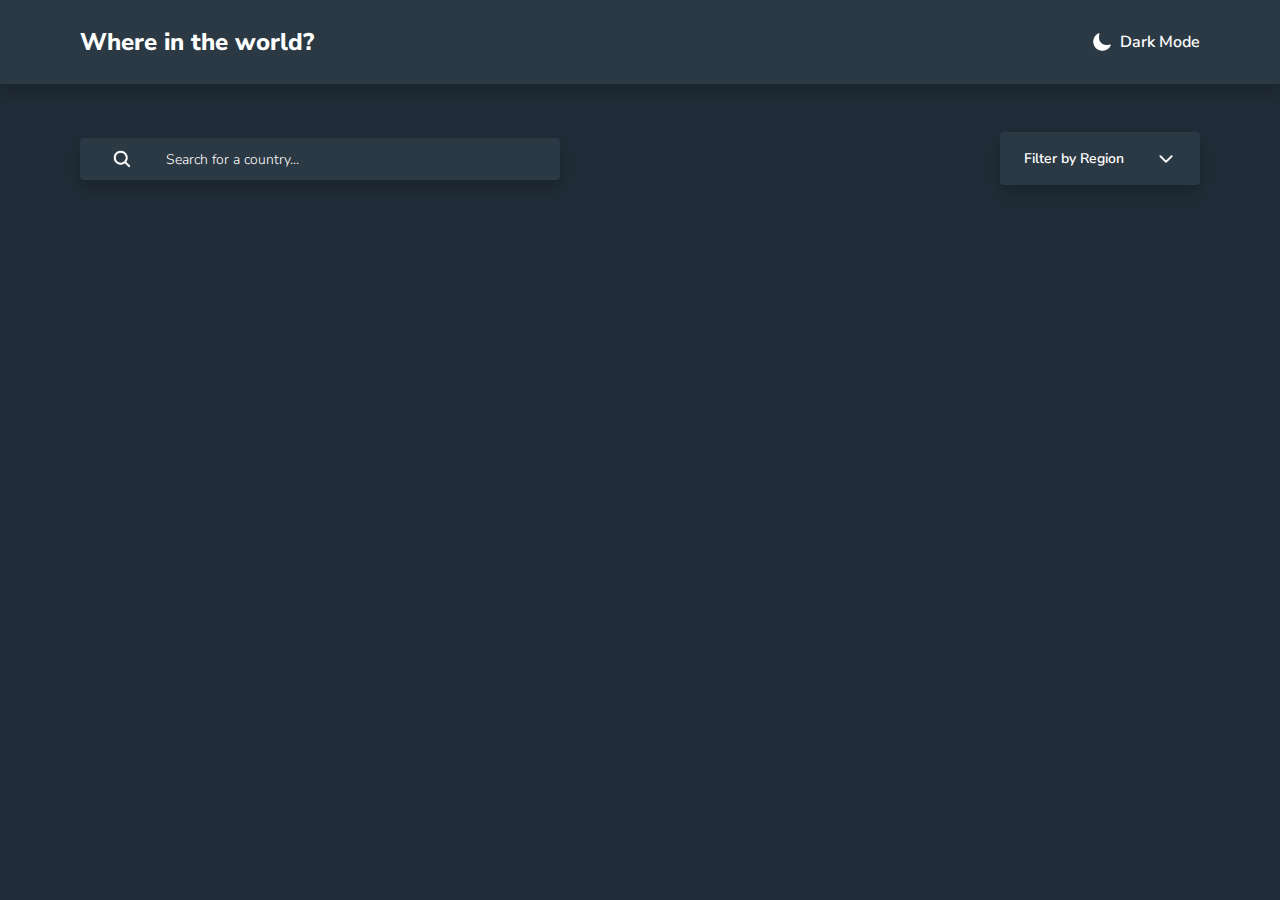
==== country.html @ a4da312c "homepage finished" ====
<!DOCTYPE html>
<html lang="en">
<head>
    <meta charset="UTF-8">
    <meta http-equiv="X-UA-Compatible" content="IE=edge">
    <meta name="viewport" content="width=device-width, initial-scale=1.0">
    <title>Countries of the World</title>
    <link rel="stylesheet" href="style.css">
    <!-- GOOGLE FONTS -->
    <link rel="preconnect" href="https://fonts.googleapis.com">
    <link rel="preconnect" href="https://fonts.gstatic.com" crossorigin>
    <link href="https://fonts.googleapis.com/css2?family=Nunito+Sans:wght@300;600;800&display=swap" rel="stylesheet">
</head>
<body class="themeDark">
    <main>
        <div class="header">
            <p class="title">Where in the world?</p>
            <div class="theme-switch" id="switch">
                <div>
                    <img src="images/moon-filled-dark.svg" alt="" class="icon" id="moonDark">
                    <img src="images/moon-outline-light.svg" alt="" class="icon none" id="moonLight">
                </div>
                <p class="mode-text">Dark Mode</p>
            </div>
        </div>

        <div class="input">
            <div class="search">
                <div>
                    <img src="images/search-dark.svg" alt="" class="icon" id="searchDark">
                    <img src="images/search-light.svg" alt="" class="icon none" id="searchLight">
                </div>
                <input class="input-space" type="text" placeholder="Search for a country..." id="country-input">
            </div>
            <div class="filter">
                <div class="dropdown">
                    <button class="dropbtn" id="dropbtn">
                        Filter by Region
                        <div>
                            <img src="images/chevron-down-dark.svg" alt="" class="icon" id="downDark">
                            <img src="images/chevron-down-light.svg" alt="" class="icon none" id="downLight">
                        </div>
                    </button>
                    <div class="dropdown-content none" id="drop-content">
                        <a href="#" id="all">All Regions</a>
                        <a href="#" id="africa">Africa</a>
                        <a href="#" id="america">America</a>
                        <a href="#" id="asia">Asia</a>
                        <a href="#" id="europe">Europe</a>
                        <a href="#" id="oceania">Oceania</a>
                    </div>
                </div>
            </div>
        </div>

        <div class="country-cards" id="parent">
            <!-- dynmically generated cards go here -->
        </div>
    </main>
    <script src="main.js"></script>
</body>
</html>
---- style.css ----
:root {
    --clr-bg-dark: hsl(207, 26%, 17%);
    --clr-other-dark: hsl(209, 23%, 22%);
    --clr-other-dark-hover: rgba(43, 57, 69, 0.7);
    --clr-font-dark: hsl(0, 0%, 100%);

    --clr-bg-light: hsl(0, 0%, 98%);
    --clr-other-light: hsl(0, 0%, 100%);
    --clr-other-light-hover: hsl(0, 3%, 87%);
    --clr-font-light: hsl(200, 15%, 8%);
    --clr-input-light: hsl(0, 0%, 52%);

    --ff-base: 'Nunito Sans', sans-serif;

    --fw-light: 300;
    --fw-semi-bold: 600;
    --fw-extra-bold: 800;

    --box-shadow: rgba(0,0,0,0.2);

    --padding-inline: 1rem;
}

/*
  1. Use a more-intuitive box-sizing model.
*/
*, 
*::before, 
*::after {
    box-sizing: border-box;
}
/*
2. Remove default margin
*/
* {
    margin: 0;
}
/*
Typographic tweaks!
4. Add accessible line-height
5. Improve text rendering
*/
body {
    line-height: 1.5;
    -webkit-font-smoothing: antialiased;
}
/*
6. Improve media defaults
*/
img, 
picture, 
video, 
canvas, 
svg {
    display: block;
    max-width: 100%;
}
/*
7. Remove built-in form typography styles
*/
input, 
button, 
textarea, 
select {
    font: inherit;
}
/*
8. Avoid text overflows
*/
p, 
h1, 
h2, 
h3, 
h4, 
h5, 
h6 {
    overflow-wrap: break-word;
}

h1,
h2,
h3{
    line-height: 1;
}

.themeLight {
    --bg: var(--clr-bg-light);
    --other-elements: var(--clr-other-light);
    --other-elements-hover: var(--clr-other-light-hover);
    --font: var(--clr-font-light);
    --search-font: var(--clr-input-light);
    --filter-font-hover: var(--clr-input-light);
    --scrollbar: var(--clr-bg-dark);
}

.themeDark {
    --bg: var(--clr-bg-dark);
    --other-elements: var(--clr-other-dark);
    --other-elements-hover: var(--clr-other-dark-hover);
    --font: var(--clr-font-dark);
    --search-font: var(--clr-font-dark);
    --filter-font-hover: var(--clr-input-light);
    --scrollbar: var(--clr-bg-light);
}

body {
    background-color: var(--bg);
    color: var(--font);
    font-family: var(--ff-base);
    font-weight: var(--fw-light);
    margin-bottom: 3rem;
}

/*HEADER CSS*/
.header {
    display: flex;
    align-items: center;
    justify-content: space-between;
    padding: 2rem var(--padding-inline);
    background-color: var(--other-elements);
    font-weight: var(--fw-semi-bold);
    box-shadow: 0px 8px 16px 0px var(--box-shadow);
}

.title {
    font-weight: var(--fw-extra-bold);
}

.theme-switch {
    display: flex;
    gap: 0.5rem;
    align-items: center;
}

.theme-switch:hover {
    cursor: pointer;
}
/*END OF HEADER CSS*/


/*ALL ICON SIZING*/
.icon {
    width: 20px;
    aspect-ratio: 1;
}

/*INPUT CSS*/
.input {
    display: grid;
    gap: 2rem;
    margin-inline: var(--padding-inline);
    margin-top: 1.5rem;
}

.search {
    padding: 0.5rem 2rem;
    background-color: var(--other-elements);
    display: flex;
    gap: 2rem;
    align-items: center;
    border-radius: 0.25rem;
    box-shadow: 0px 8px 16px 0px var(--box-shadow);
}

.input-space {
    border: 0;
    background-color: transparent;
    color: var(--font);
}

::placeholder {
    font-size: 0.875rem;
    color: var(--search-font);
}

/* Style The Dropdown Button */
.dropbtn {
    background-color: var(--other-elements);
    color: var(--font);
    font-weight: var(--fw-semi-bold);
    padding: 1rem 1.5rem;
    font-size: 0.875rem;
    border: none;
    border-radius: 0.25rem;
    cursor: pointer;
    display: flex;
    align-items: center;
    gap: 2rem;
    box-shadow: 0px 8px 16px 0px var(--box-shadow);
}

/* The container <div> - needed to position the dropdown content */
.dropdown {
    position: relative;
    display: inline-block;
    gap: 0.5rem;
}

/* Dropdown Content (Hidden by Default) */
.dropdown-content {
    display: grid;
    gap: 0.25rem;
    position: absolute;
    background-color: var(--other-elements);
    width: 12.5rem;
    box-shadow: 0px 8px 16px 0px var(--box-shadow);
    z-index: 1;
    border-radius: 0.25rem;
    padding: 1rem;
    margin-top: 0.5rem;
}

/* Links inside the dropdown */
.dropdown-content a {
    color: var(--font);
    font-weight: var(--fw-semi-bold);
    font-size: 0.875rem;
    text-decoration: none;
    display: block;
}

/* Change color of dropdown links on hover */
.dropdown-content a:hover {
    color: var(--filter-font-hover);
}

/* Change the background color of the dropdown button when the dropdown content is shown */
.dropdown:focus .dropbtn,
.dropdown:hover .dropbtn {
    background-color: var(--other-elements-hover);
}
/*END OF INPUT CSS*/

/*CARD CSS*/
.country-cards {
    margin-top: 2rem;
    margin-inline: 4rem;
    display: grid;
    gap: 2.5rem;
}

.row {
    display: grid;
    gap: 2.5rem;
}

.card {
    width: 15.45rem;
    border-radius: 0.25rem;
    overflow: hidden;
    background-color: var(--other-elements);
    box-shadow: 0px 8px 16px 0px var(--box-shadow);
    cursor: pointer;
}

.card:hover {
    background-color: var(--other-elements-hover);
}

.flag {
    width: 15.45rem;
}

.country-info {
    padding-inline: 1.5rem;
    padding-top: 1.8rem;
    padding-bottom: 2.5rem;
    display: grid;
    gap: 1rem;
}

.country-name {
    font-weight: var(--fw-extra-bold);
}

.country-details {
    display: grid;
    gap: 0.25rem;
}

.type {
    font-weight: var(--fw-semi-bold);
    font-size: 0.875rem;
}

.value {
    font-weight: var(--fw-light);
}

/* Customising the scrollbar for chrome*/
::-webkit-scrollbar{
    width: 0.75rem;
  }
  
  ::-webkit-scrollbar-track{
    background-color: var(--bg);
  }
  
  ::-webkit-scrollbar-thumb{
    background-color: var(--scrollbar);
    border: 0.25rem solid var(--bg);
    border-radius: 100vmax;
  }


::selection {
    color: var(--bg);
    background-color: var(--font);
}

@media (min-width: 1200px) {
    .header {
        padding: 1.5rem 5rem;
    }

    .title {
        font-size: 1.5rem;
    }

    .input {
        display: flex;
        align-items: center;
        justify-content: space-between;
        margin-inline: 5rem;
        margin-block: 3rem;
    }

    .search,
    .dropbtn {
        margin: 0;
    }

    .search {
        width: 30rem;
    }

    .country-cards {
        margin-inline: 5rem;
        gap: 5rem;
    }

    .row {
        display: flex;
        justify-content: space-between;
    }

    .card,
    .flag {
        width: 18rem;
    }
}


.none {
    display: none;
}
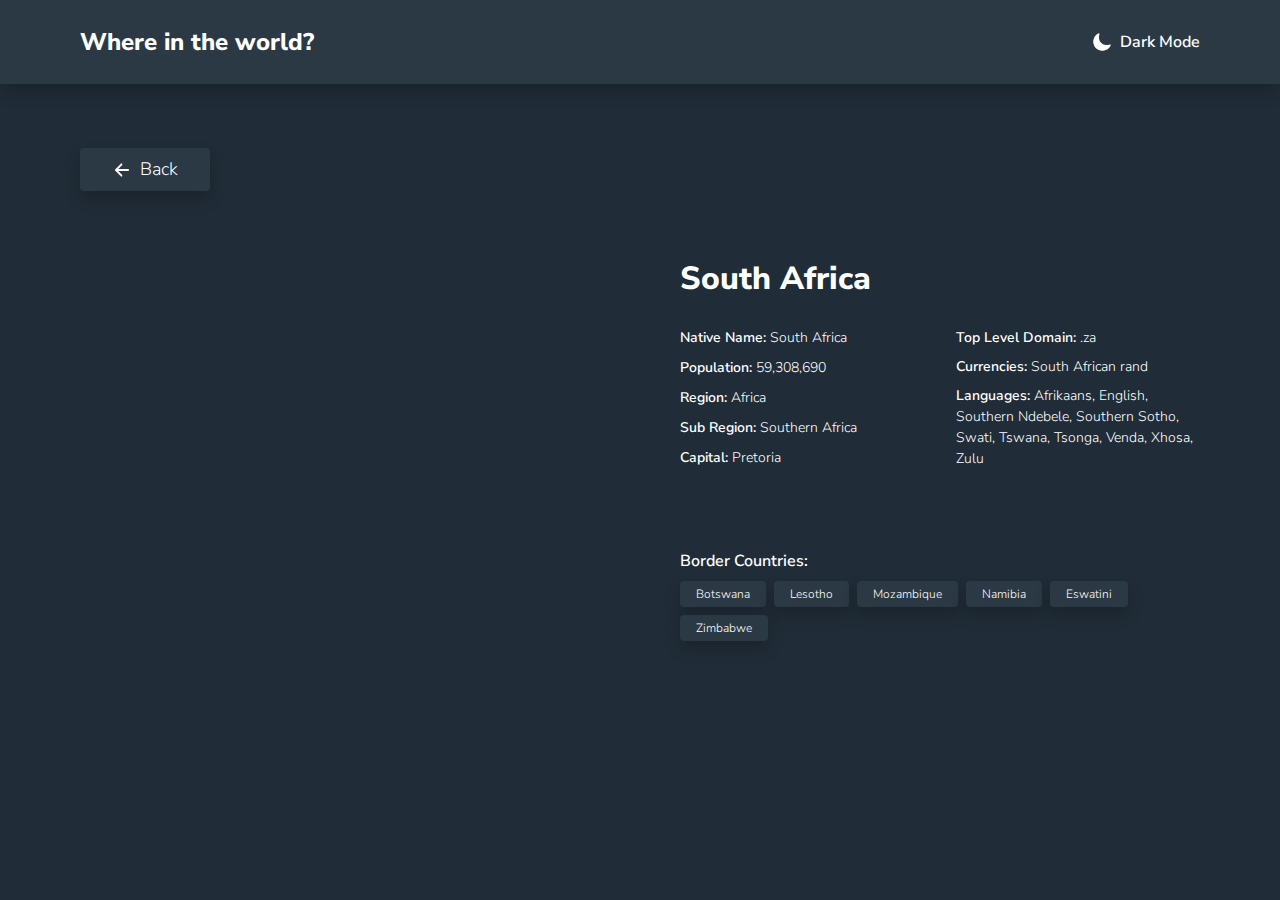
==== commit 34b5cc0f: "individual page completed" ====
--- a/country.html
+++ b/country.html
@@ -24,38 +24,47 @@
             </div>
         </div>
 
-        <div class="input">
-            <div class="search">
-                <div>
-                    <img src="images/search-dark.svg" alt="" class="icon" id="searchDark">
-                    <img src="images/search-light.svg" alt="" class="icon none" id="searchLight">
+        <div class="back-btn">
+            <button class="link-btn back">
+                <img src="images/arrow-back-dark.svg" alt="" class="icon" id="backDark">
+                <img src="images/arrow-back-light.svg" alt="" class="icon none" id="backLight">
+                <p class="text-btn">Back</p>
+            </button>
+        </div>
+
+        <div class="main-content">
+            <img src="https://flagcdn.com/w320/za.png" alt="" class="sp-flag">
+
+            <div>
+                <p class="name">South Africa</p>
+                <div class="extra-info">
+                    <div class="infos">
+                        <p class="info">Native Name: <span class="value-country">South Africa</span></p>
+                        <p class="info">Population: <span class="value-country">59,308,690</span></p>
+                        <p class="info">Region: <span class="value-country">Africa</span></p>
+                        <p class="info">Sub Region: <span class="value-country">Southern Africa</span></p>
+                        <p class="info">Capital: <span class="value-country">Pretoria</span></p>
+                    </div>
+                    <div class="infos">
+                        <p class="info">Top Level Domain: <span class="value-country">.za</span></p>
+                        <p class="info">Currencies: <span class="value-country">South African rand</span></p>
+                        <p class="info">Languages: <span class="value-country">Afrikaans, English, Southern Ndebele, Southern Sotho, Swati, Tswana, Tsonga, Venda, Xhosa, Zulu</span></p>
+                    </div>
                 </div>
-                <input class="input-space" type="text" placeholder="Search for a country..." id="country-input">
-            </div>
-            <div class="filter">
-                <div class="dropdown">
-                    <button class="dropbtn" id="dropbtn">
-                        Filter by Region
-                        <div>
-                            <img src="images/chevron-down-dark.svg" alt="" class="icon" id="downDark">
-                            <img src="images/chevron-down-light.svg" alt="" class="icon none" id="downLight">
-                        </div>
-                    </button>
-                    <div class="dropdown-content none" id="drop-content">
-                        <a href="#" id="all">All Regions</a>
-                        <a href="#" id="africa">Africa</a>
-                        <a href="#" id="america">America</a>
-                        <a href="#" id="asia">Asia</a>
-                        <a href="#" id="europe">Europe</a>
-                        <a href="#" id="oceania">Oceania</a>
+                <div class="bordering">
+                    <p class="border-text">Border Countries:</p>
+                    <div class="buttons">
+                        <button class="link-btn">Botswana</button>
+                        <button class="link-btn">Lesotho</button>
+                        <button class="link-btn">Mozambique</button>
+                        <button class="link-btn">Namibia</button>
+                        <button class="link-btn">Eswatini</button>
+                        <button class="link-btn">Zimbabwe</button>
                     </div>
                 </div>
             </div>
         </div>
 
-        <div class="country-cards" id="parent">
-            <!-- dynmically generated cards go here -->
-        </div>
     </main>
     <script src="main.js"></script>
 </body>
--- a/style.css
+++ b/style.css
@@ -350,6 +350,118 @@
     }
 }
 
+/*COUNTRY SPECIFIC PAGE DETAILS*/
+.main-content {
+    margin-inline: 1rem;
+}
+
+.back-btn {
+    margin-inline: 1rem;
+}
+
+.link-btn {
+    background-color: var(--other-elements);
+    border: 0;
+    color: var(--font);
+    font-size: 0.75rem;
+    font-weight: var(--fw-light);
+    padding: 0.25rem 1rem;
+    border-radius: 0.25rem;
+    box-shadow: 0px 8px 16px 0px var(--box-shadow);
+    cursor: pointer;
+}
+
+.link-btn:hover {
+    background-color: var(--other-elements-hover);
+}
+
+.back {
+    margin-top: 2rem;
+    margin-bottom: 3rem;
+    display: flex;
+    align-items: center;
+    gap: 0.5rem;
+}
+
+.sp-flag {
+    width: 100%;
+}
+
+.name {
+    font-size: 1.25rem;
+    font-weight: var(--fw-extra-bold);
+    margin-top: 2.5rem;
+    margin-bottom: 1rem;
+}
+
+.extra-info {
+    display: grid;
+    gap: 2.5rem;
+}
+
+.infos {
+    display: grid;
+    gap: 0.5rem;
+}
+
+.info {
+    font-weight: var(--fw-semi-bold);
+    font-size: 0.875rem;
+}
+
+.value-country {
+    font-weight: var(--fw-light);
+}
+
+.bordering {
+    margin-top: 3rem;
+}
+
+.border-text {
+    font-weight: var(--fw-semi-bold);
+}
+
+.buttons {
+    display: flex;
+    flex-wrap: wrap;
+    gap: 0.5rem;
+    margin-top: 0.5rem;
+}
+
+@media (min-width: 1200px) {
+    .back-btn {
+        margin-inline: 5rem;
+    }
+
+    .back {
+        margin-block: 4rem;
+        font-size: 1.125rem;
+        padding: 0.5rem 2rem;
+    }
+
+    .main-content {
+        margin-inline: 5rem;
+        display: grid;
+        justify-content: center;
+        align-items: center;
+        gap: 5rem;
+        grid-template-columns: 1fr 1fr;
+    }
+
+    .name {
+        margin: 0;
+        margin-bottom: 1.5rem;
+        font-size: 2rem;
+    }
+
+    .extra-info {
+        display: grid;
+        grid-template-columns: 1fr 1fr;
+        gap: 2rem;
+        margin-bottom: 5rem;
+    }
+}
+
 
 .none {
     display: none;
